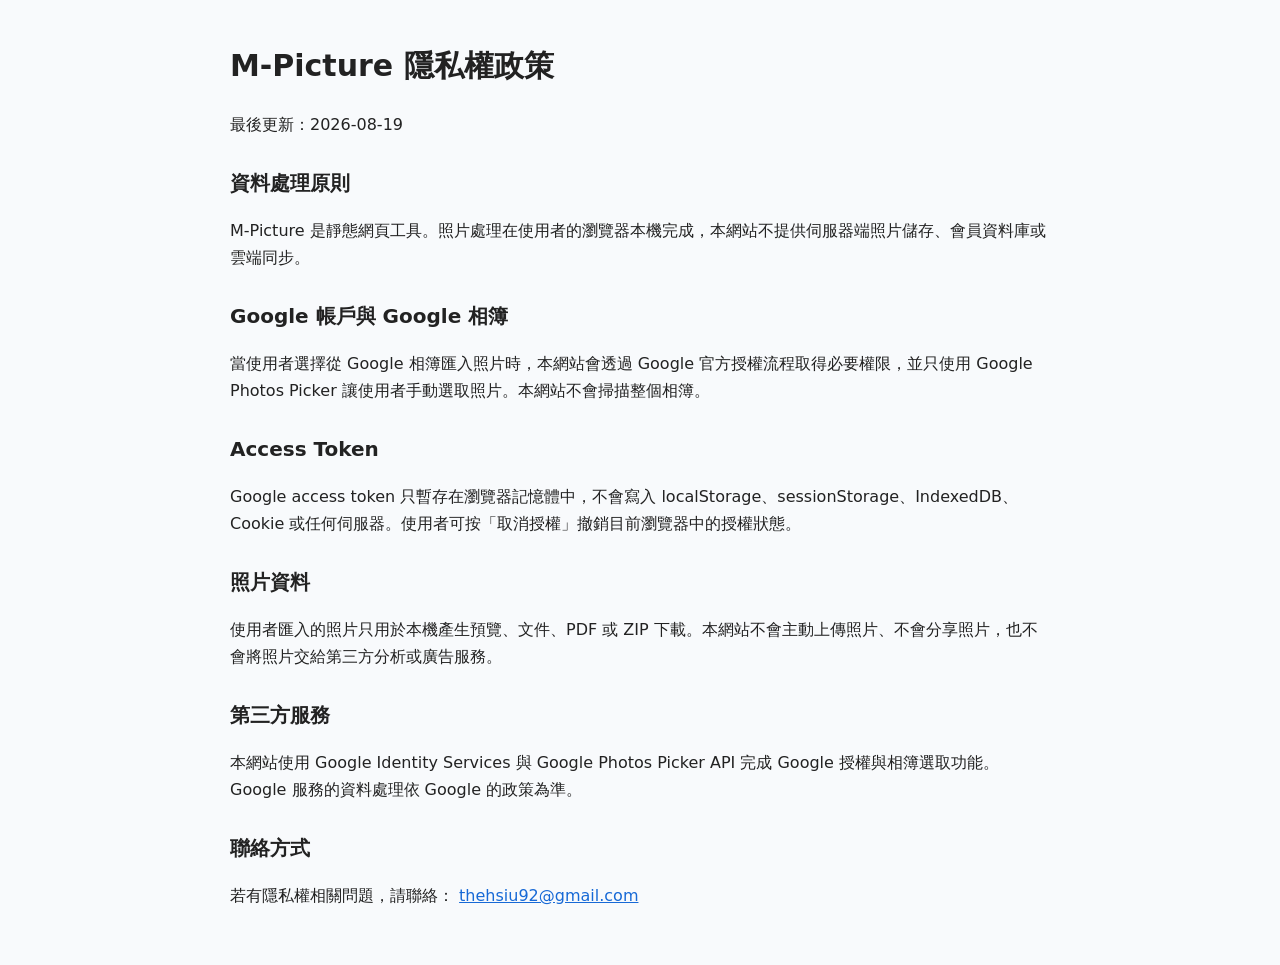
==== privacy.html @ 043709e5 "Add files via upload" ====
<!doctype html>
<html lang="zh-TW">
  <head>
    <meta charset="UTF-8" />
    <meta name="viewport" content="width=device-width, initial-scale=1.0" />
    <meta name="referrer" content="strict-origin-when-cross-origin" />
    <meta
      http-equiv="Permissions-Policy"
      content="camera=(), microphone=(), geolocation=(), payment=()"
    />
    <title>M-Picture 隱私權政策</title>
    <style>
      body {
        margin: 0;
        background: #f8fafc;
        color: #222;
        font-family:
          "Noto Sans TC",
          system-ui,
          -apple-system,
          BlinkMacSystemFont,
          sans-serif;
        line-height: 1.7;
      }

      main {
        max-width: 820px;
        margin: 0 auto;
        padding: 40px 20px;
      }

      h1 {
        margin-top: 0;
        font-size: 30px;
      }

      h2 {
        margin-top: 28px;
        font-size: 20px;
      }

      a {
        color: #1769d6;
      }
    </style>
  </head>
  <body>
    <main>
      <h1>M-Picture 隱私權政策</h1>
      <p>最後更新：2026-08-19</p>

      <h2>資料處理原則</h2>
      <p>
        M-Picture
        是靜態網頁工具。照片處理在使用者的瀏覽器本機完成，本網站不提供伺服器端照片儲存、會員資料庫或雲端同步。
      </p>

      <h2>Google 帳戶與 Google 相簿</h2>
      <p>
        當使用者選擇從 Google 相簿匯入照片時，本網站會透過 Google
        官方授權流程取得必要權限，並只使用 Google Photos Picker
        讓使用者手動選取照片。本網站不會掃描整個相簿。
      </p>

      <h2>Access Token</h2>
      <p>
        Google access token 只暫存在瀏覽器記憶體中，不會寫入
        localStorage、sessionStorage、IndexedDB、Cookie
        或任何伺服器。使用者可按「取消授權」撤銷目前瀏覽器中的授權狀態。
      </p>

      <h2>照片資料</h2>
      <p>
        使用者匯入的照片只用於本機產生預覽、文件、PDF 或 ZIP
        下載。本網站不會主動上傳照片、不會分享照片，也不會將照片交給第三方分析或廣告服務。
      </p>

      <h2>第三方服務</h2>
      <p>
        本網站使用 Google Identity Services 與 Google Photos Picker API 完成
        Google 授權與相簿選取功能。Google 服務的資料處理依 Google 的政策為準。
      </p>

      <h2>聯絡方式</h2>
      <p>
        若有隱私權相關問題，請聯絡：
        <a href="mailto:thehsiu92@gmail.com">thehsiu92@gmail.com</a>
      </p>
    </main>
  </body>
</html>
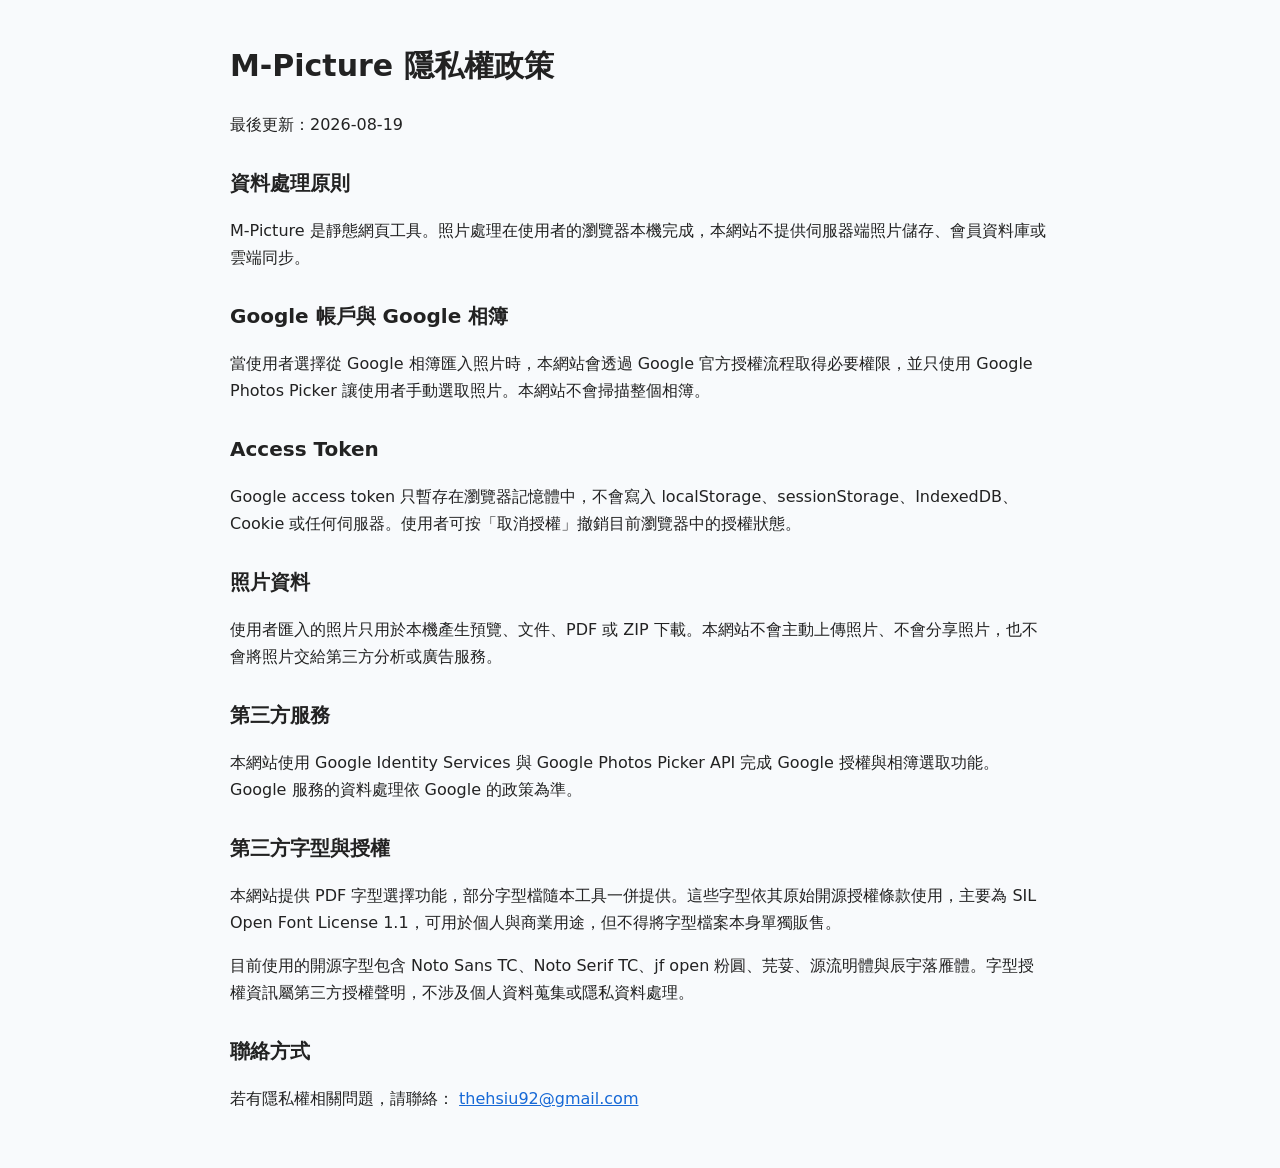
==== commit b9e8648b: "Add files via upload" ====
--- a/privacy.html
+++ b/privacy.html
@@ -81,6 +81,14 @@
         Google 授權與相簿選取功能。Google 服務的資料處理依 Google 的政策為準。
       </p>
 
+      <h2>第三方字型與授權</h2>
+      <p>
+        本網站提供 PDF 字型選擇功能，部分字型檔隨本工具一併提供。這些字型依其原始開源授權條款使用，主要為 SIL Open Font License 1.1，可用於個人與商業用途，但不得將字型檔案本身單獨販售。
+      </p>
+      <p>
+        目前使用的開源字型包含 Noto Sans TC、Noto Serif TC、jf open 粉圓、芫荽、源流明體與辰宇落雁體。字型授權資訊屬第三方授權聲明，不涉及個人資料蒐集或隱私資料處理。
+      </p>
+
       <h2>聯絡方式</h2>
       <p>
         若有隱私權相關問題，請聯絡：
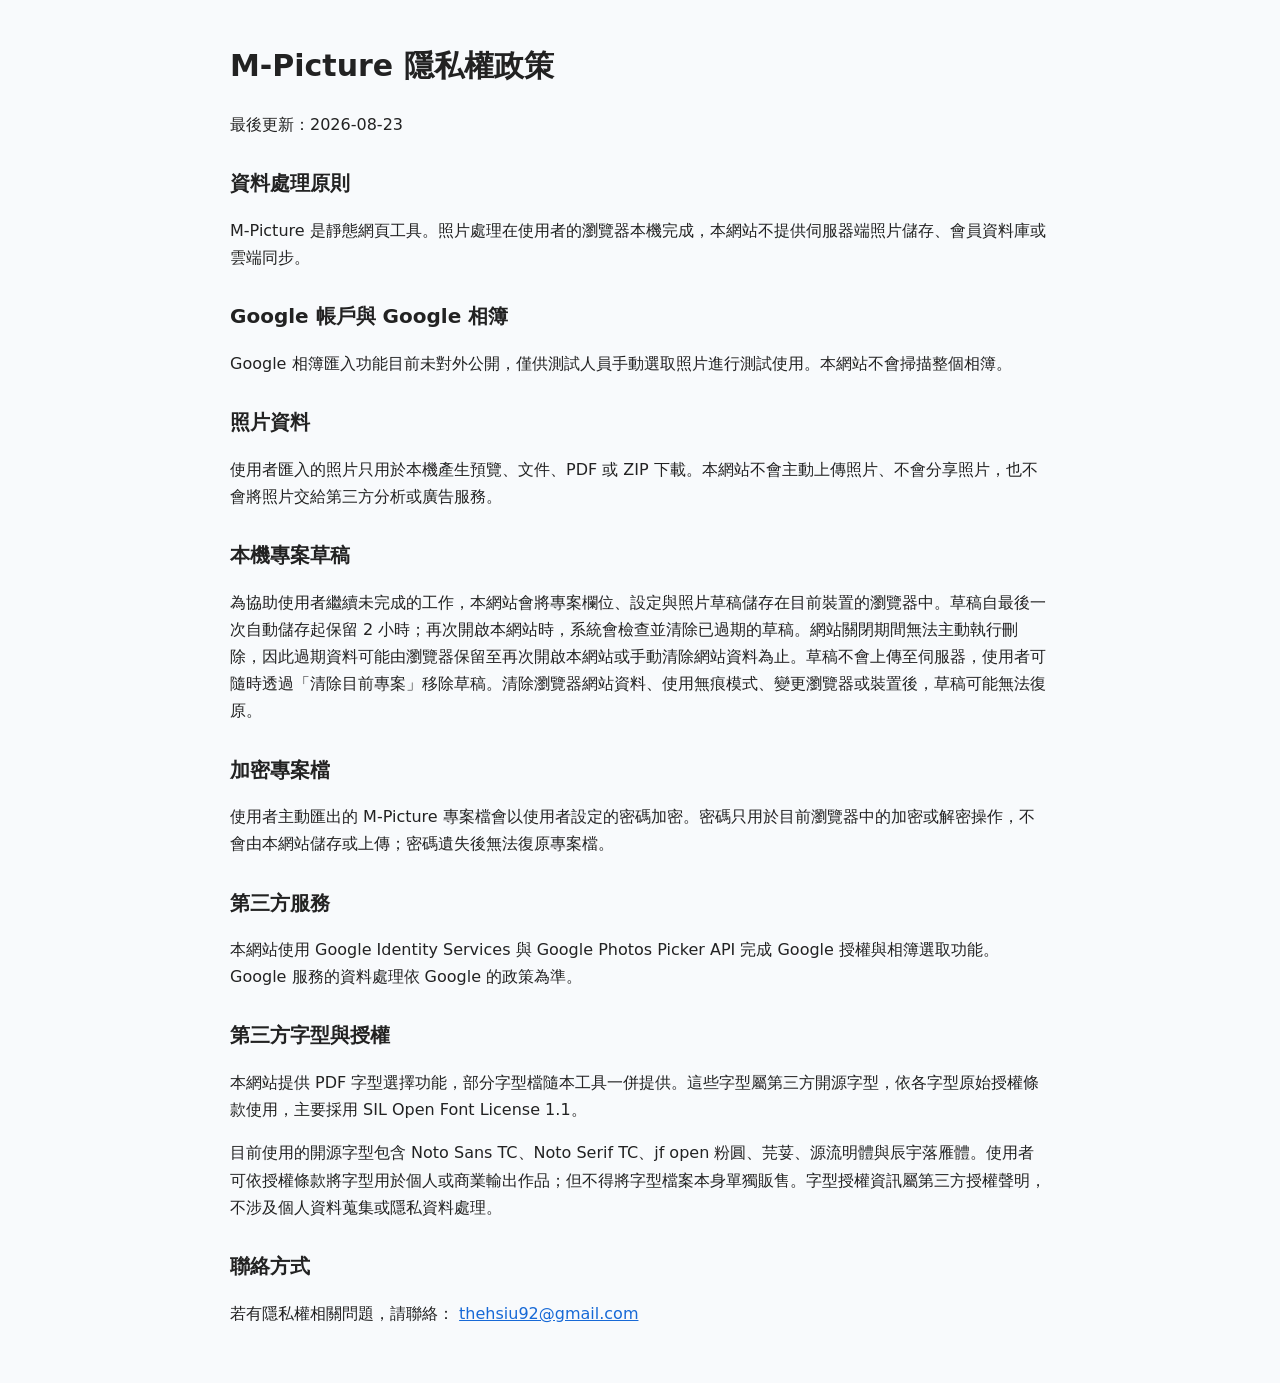
==== commit 7cc830da: "Add files via upload" ====
--- a/privacy.html
+++ b/privacy.html
@@ -47,7 +47,7 @@
   <body>
     <main>
       <h1>M-Picture 隱私權政策</h1>
-      <p>最後更新：2026-08-19</p>
+      <p>最後更新：2026-08-23</p>
 
       <h2>資料處理原則</h2>
       <p>
@@ -57,22 +57,24 @@
 
       <h2>Google 帳戶與 Google 相簿</h2>
       <p>
-        當使用者選擇從 Google 相簿匯入照片時，本網站會透過 Google
-        官方授權流程取得必要權限，並只使用 Google Photos Picker
-        讓使用者手動選取照片。本網站不會掃描整個相簿。
-      </p>
-
-      <h2>Access Token</h2>
-      <p>
-        Google access token 只暫存在瀏覽器記憶體中，不會寫入
-        localStorage、sessionStorage、IndexedDB、Cookie
-        或任何伺服器。使用者可按「取消授權」撤銷目前瀏覽器中的授權狀態。
+        Google
+        相簿匯入功能目前未對外公開，僅供測試人員手動選取照片進行測試使用。本網站不會掃描整個相簿。
       </p>
 
       <h2>照片資料</h2>
       <p>
         使用者匯入的照片只用於本機產生預覽、文件、PDF 或 ZIP
         下載。本網站不會主動上傳照片、不會分享照片，也不會將照片交給第三方分析或廣告服務。
+      </p>
+
+      <h2>本機專案草稿</h2>
+      <p>
+        為協助使用者繼續未完成的工作，本網站會將專案欄位、設定與照片草稿儲存在目前裝置的瀏覽器中。草稿自最後一次自動儲存起保留 2 小時；再次開啟本網站時，系統會檢查並清除已過期的草稿。網站關閉期間無法主動執行刪除，因此過期資料可能由瀏覽器保留至再次開啟本網站或手動清除網站資料為止。草稿不會上傳至伺服器，使用者可隨時透過「清除目前專案」移除草稿。清除瀏覽器網站資料、使用無痕模式、變更瀏覽器或裝置後，草稿可能無法復原。
+      </p>
+
+      <h2>加密專案檔</h2>
+      <p>
+        使用者主動匯出的 M-Picture 專案檔會以使用者設定的密碼加密。密碼只用於目前瀏覽器中的加密或解密操作，不會由本網站儲存或上傳；密碼遺失後無法復原專案檔。
       </p>
 
       <h2>第三方服務</h2>
@@ -83,10 +85,13 @@
 
       <h2>第三方字型與授權</h2>
       <p>
-        本網站提供 PDF 字型選擇功能，部分字型檔隨本工具一併提供。這些字型依其原始開源授權條款使用，主要為 SIL Open Font License 1.1，可用於個人與商業用途，但不得將字型檔案本身單獨販售。
+        本網站提供 PDF
+        字型選擇功能，部分字型檔隨本工具一併提供。這些字型屬第三方開源字型，依各字型原始授權條款使用，主要採用
+        SIL Open Font License 1.1。
       </p>
       <p>
-        目前使用的開源字型包含 Noto Sans TC、Noto Serif TC、jf open 粉圓、芫荽、源流明體與辰宇落雁體。字型授權資訊屬第三方授權聲明，不涉及個人資料蒐集或隱私資料處理。
+        目前使用的開源字型包含 Noto Sans TC、Noto Serif TC、jf open
+        粉圓、芫荽、源流明體與辰宇落雁體。使用者可依授權條款將字型用於個人或商業輸出作品；但不得將字型檔案本身單獨販售。字型授權資訊屬第三方授權聲明，不涉及個人資料蒐集或隱私資料處理。
       </p>
 
       <h2>聯絡方式</h2>
